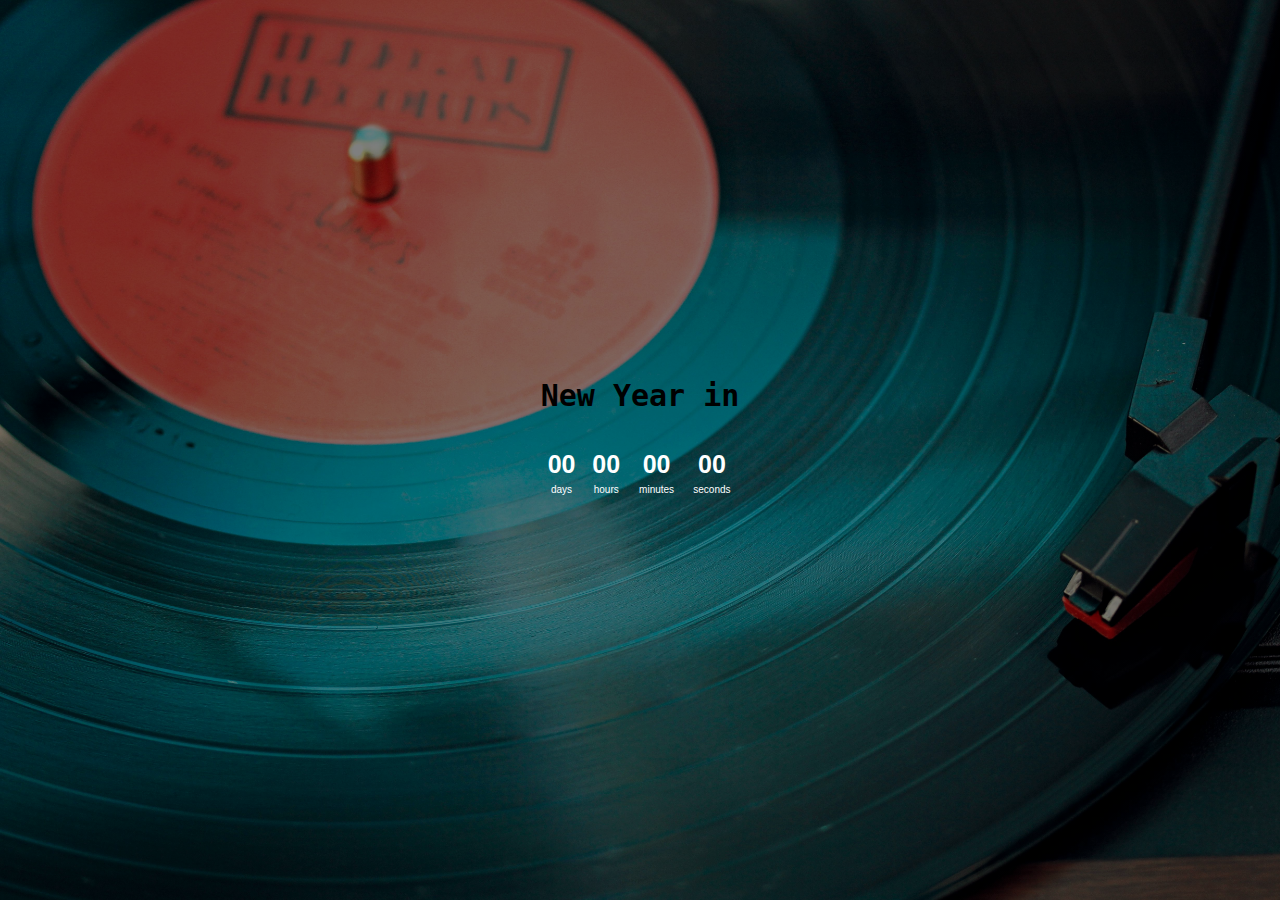
==== event-countdown/index.html @ cf2c80bf "drag and drop, countdown timer creater" ====
<!DOCTYPE html>
<html lang="en">
<head>
    <meta charset="UTF-8">
    <meta name="viewport" content="width=device-width, initial-scale=1.0">
    <meta name="description" content="This is an Countdown timer app, we can use it to set it to remaind any special occasions.">
    <meta name="keywords" content="timer, app, countdown">
    <meta name="author" content="karthikeyan ramesh">
    <title>Countdown Timer</title>

    <!-- styles  -->
    <link rel="stylesheet" href="styles.css">
</head>
<body>
    <section class="app-container" role="timer">
        <div class="event-name">
            <h1>New Year in</h1>
        </div>
        <div class="clock-container">
            <div>
                <time id="day">00</time>
                <small>days</small>
            </div>
            <div>
                <time id="hour">00</time>
                <small>hours</small>
            </div>
            <div>
                <time id="minute">00</time>
                <small>minutes</small>
            </div>
            <div>
                <time id="second">00</time>
                <small>seconds</small>
            </div>
        </div>
    </section>

    <!-- script  -->
    <script src="script.js"></script>
</body>
</html>
---- event-countdown/styles.css ----
* {
    margin: 0;
    padding: 0;
    box-sizing: border-box;
}

body {
    font-family: 'Segoe UI', Tahoma, Geneva, Verdana, sans-serif;
    font-size: 15px;
    color: white;
}

.app-container {
    display: flex;
    flex-direction: column;
    justify-content: center;
    align-items: center;
    gap: 10px;
    height: 100vh;
    width: 100vw;
    background: linear-gradient(rgba(0, 0, 0, 0.5), rgba(0, 0, 0, 0.5)),url('./bg.jpg');
    background-size: cover;
}

.event-name{
    font-family: monospace;
    color: black;
}

small{
    font-size: 10px;
}
time{
    font-size: 25px;
    font-weight: 600;
}

.clock-container{
    display: flex;
    justify-content: space-between;
    align-items: center;
    text-align: center;
    width: 200px;
    height: 100px;
}
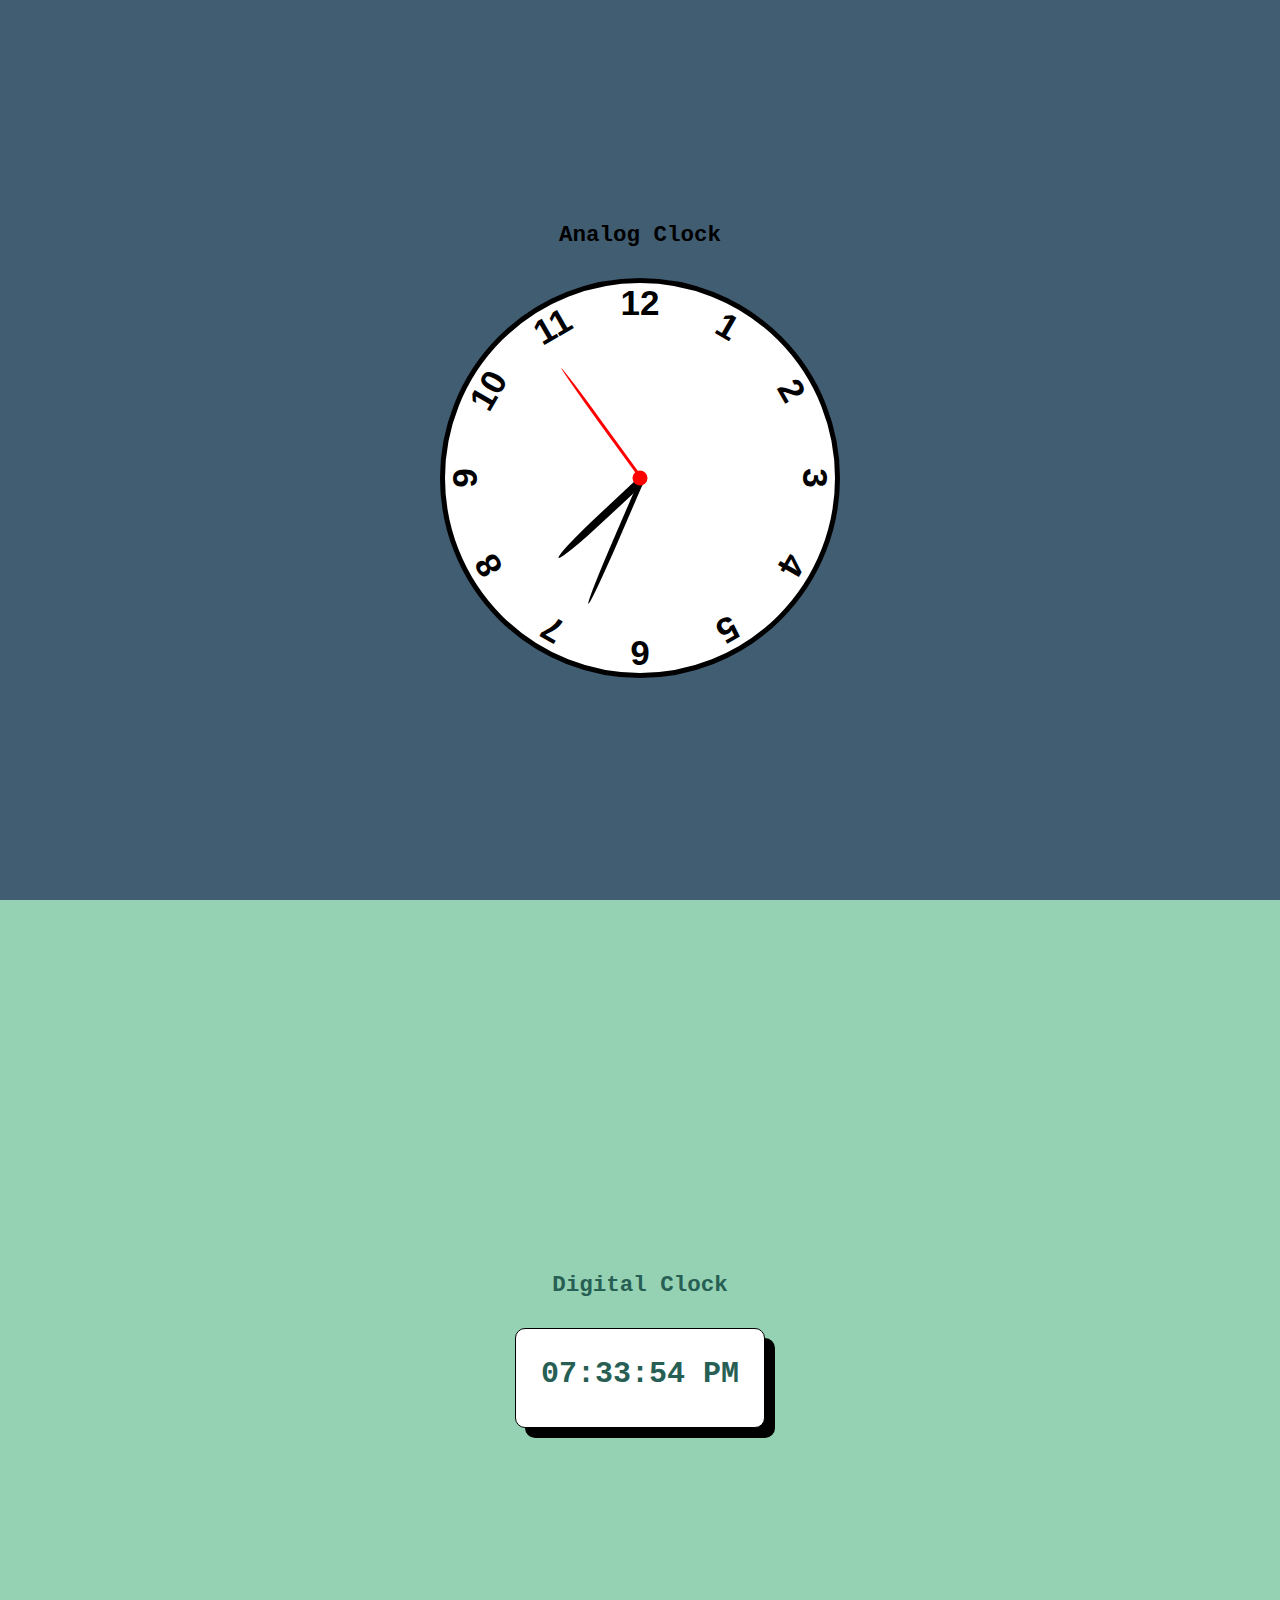
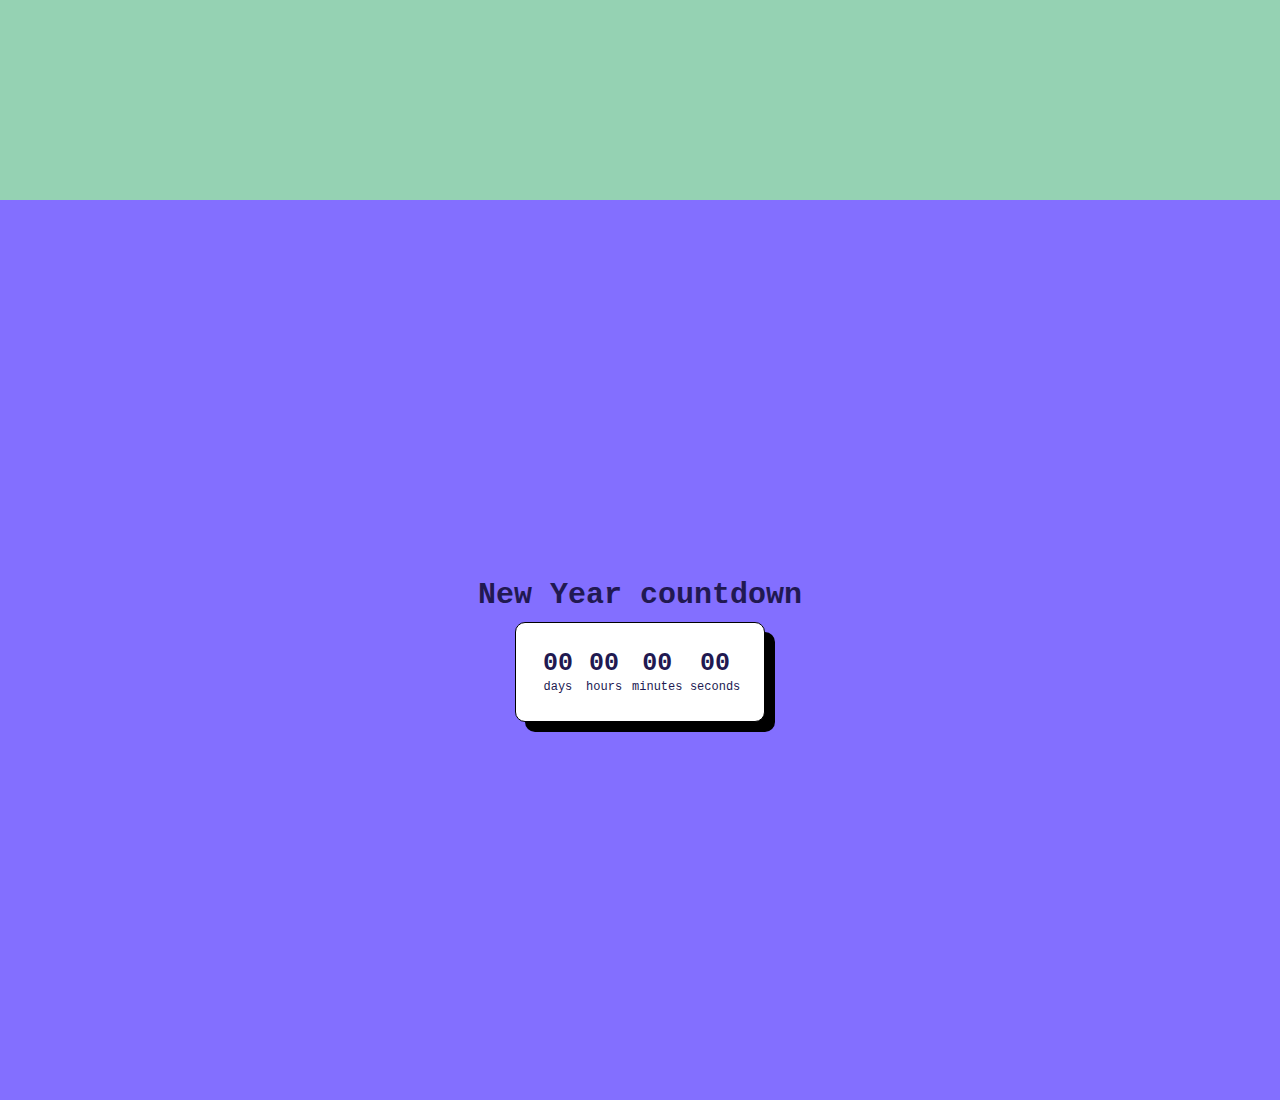
==== commit bfeda120: "clock projects" ====
--- a/event-countdown/index.html
+++ b/event-countdown/index.html
@@ -3,18 +3,53 @@
 <head>
     <meta charset="UTF-8">
     <meta name="viewport" content="width=device-width, initial-scale=1.0">
-    <meta name="description" content="This is an Countdown timer app, we can use it to set it to remaind any special occasions.">
-    <meta name="keywords" content="timer, app, countdown">
+    <meta name="description" content="This is an collection of time related projects on vannila javascript.">
+    <meta name="keywords" content="timer, app, countdown, clock, digital, analog">
     <meta name="author" content="karthikeyan ramesh">
-    <title>Countdown Timer</title>
+    <title>Time Projects</title>
 
     <!-- styles  -->
     <link rel="stylesheet" href="styles.css">
 </head>
 <body>
+
+    <!-- analog clock  -->
+    <section class="analog-section">
+        <h2>Analog Clock</h2>
+        <div class="analog">
+            <div class="needle hour"></div>
+            <div class="needle minute"></div>
+            <div class="needle second"></div>
+
+            <div class="number number1">1</div>
+            <div class="number number2">2</div>
+            <div class="number number3">3</div>
+            <div class="number number4">4</div>
+            <div class="number number5">5</div>
+            <div class="number number6">6</div>
+            <div class="number number7">7</div>
+            <div class="number number8">8</div>
+            <div class="number number9">9</div>
+            <div class="number number10">10</div>
+            <div class="number number11">11</div>
+            <div class="number number12">12</div>
+        </div>
+    </section>
+
+
+    <!-- Digital clock  -->
+    <section class="clock-section">
+        <h2>Digital Clock</h2>
+        <div class="digital-clock-container">
+            <time class="clock">12:34:23 AM</time>
+        </div>
+    </section>
+
+
+    <!-- New year countdown  -->
     <section class="app-container" role="timer">
         <div class="event-name">
-            <h1>New Year in</h1>
+            <h1>New Year countdown</h1>
         </div>
         <div class="clock-container">
             <div>
@@ -36,6 +71,8 @@
         </div>
     </section>
 
+    
+
     <!-- script  -->
     <script src="script.js"></script>
 </body>
--- a/event-countdown/styles.css
+++ b/event-countdown/styles.css
@@ -5,34 +5,153 @@
 }
 
 body {
-    font-family: 'Segoe UI', Tahoma, Geneva, Verdana, sans-serif;
+    font-family: monospace;
     font-size: 15px;
-    color: white;
+}
+body::-webkit-scrollbar {
+    display: none;
 }
 
+
+/* analog clock  */
+.analog-section{
+    display: flex;
+    flex-direction: column;
+    justify-content: center;
+    align-items: center;
+    gap: 30px;
+    height: 100vh;
+    background-color: #405D72;
+}
+
+.analog{
+    height: 400px;
+    width: 400px;
+    background-color: white;
+    border: 5px solid black;
+    border-radius: 50%;
+    position: relative;
+}
+
+.analog::after{
+    content: '';
+    width: 15px;
+    height: 15px;
+    background-color: red;
+    border-radius: 50%;
+    position: absolute;
+    top: 50%;
+    left: 50%;
+    transform: translate(-50%, -50%);
+    z-index: 10;
+}
+
+.number{
+    width: 100%;
+    height: 100%;
+    font-size: 35px;
+    font-family: 'Segoe UI', Tahoma, Geneva, Verdana, sans-serif;
+    font-weight: 600;
+    position: absolute;
+    text-align: center;
+}
+
+.number1{ transform: rotate(30deg); }
+.number2{ transform: rotate(60deg); }
+.number3{ transform: rotate(90deg); }
+.number4{ transform: rotate(120deg); }
+.number5{ transform: rotate(150deg); }
+.number6{ transform: rotate(180deg); }
+.number7{ transform: rotate(210deg); }
+.number8{ transform: rotate(240deg); }
+.number9{ transform: rotate(270deg); }
+.number10{ transform: rotate(300deg); }
+.number11{ transform: rotate(330deg); }
+.number12{ transform: rotate(360deg); }
+
+
+.needle{
+    --rotation : 0;
+    position: absolute;
+    bottom: 50%;
+    left: 50%;
+    transform: translateX(-50%);
+    transform-origin: bottom;
+    transform: rotate(calc(var(--rotation)*1deg));
+    border-top-right-radius: 50%;
+    border-top-left-radius: 50%; 
+    z-index: 8;
+}
+
+.second{
+    width: 3px;
+    height: 35%;
+    background-color: red;
+}
+.minute{
+    width: 5px;
+    height: 35%;
+    background-color: black;
+}
+
+.hour{
+    width: 8px;
+    height: 30%;
+    background-color: black;
+}  
+
+
+
+/* digital clock  */
+.clock-section{
+    display: flex;
+    flex-direction: column;
+    justify-content: center;
+    align-items: center;
+    gap: 30px;
+    height: 100vh;
+    background-color: #95D2B3;
+    color: #275f54;
+    font-family: monospace;
+}
+
+.digital-clock-container{
+    width: 250px;
+    height: 100px;
+    padding: 0 10px;
+    text-align: center;
+    background-color: white;
+    border: 1px solid black;
+    border-radius: 10px;
+    box-shadow: 10px 10px 0 black;
+}
+
+.clock{
+    font-size: 30px;
+    line-height: 3;
+}
+
+
+
+/* New year count down  */
 .app-container {
     display: flex;
     flex-direction: column;
     justify-content: center;
     align-items: center;
     gap: 10px;
+    width: 100vw;
     height: 100vh;
-    width: 100vw;
-    background: linear-gradient(rgba(0, 0, 0, 0.5), rgba(0, 0, 0, 0.5)),url('./bg.jpg');
-    background-size: cover;
-}
-
-.event-name{
-    font-family: monospace;
-    color: black;
+    background-color: #836FFF;
+    color: #211951;
 }
 
 small{
-    font-size: 10px;
+    font-size: 12px;
 }
 time{
     font-size: 25px;
-    font-weight: 600;
+    font-weight: 900;
 }
 
 .clock-container{
@@ -40,7 +159,11 @@
     justify-content: space-between;
     align-items: center;
     text-align: center;
-    width: 200px;
+    width: 250px;
     height: 100px;
+    padding: 0 20px;
+    background-color: white;
+    border: 1px solid black;
+    border-radius: 10px;
+    box-shadow: 10px 10px 0 black;
 }
-
